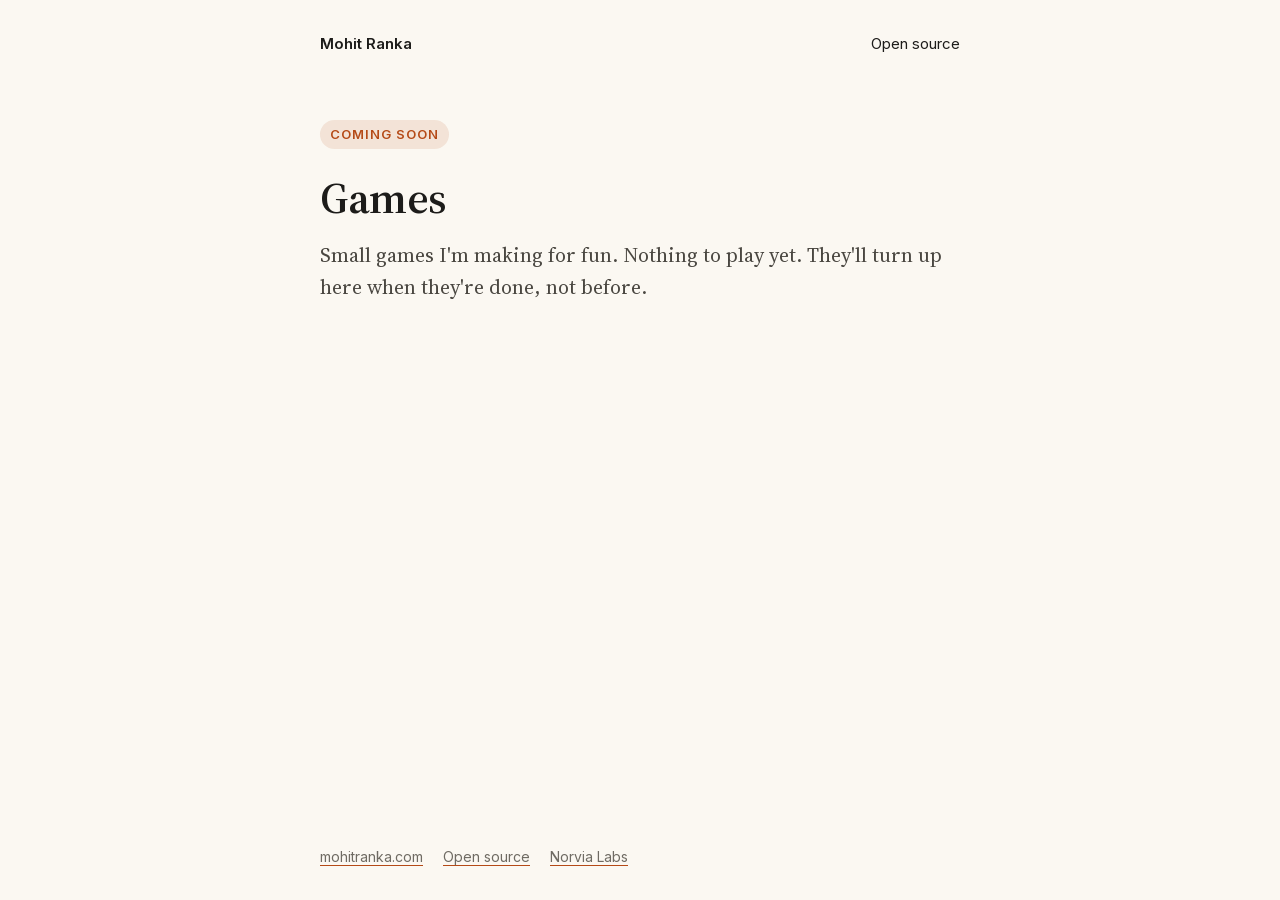
==== index.html @ c91203d1 "Games: coming-soon page Co-Authored-By: Claude Opus 5.5 <noreply@anthropic.com>" ====
<!doctype html>
<html lang="en">
<head>
<meta charset="utf-8">
<meta name="viewport" content="width=device-width, initial-scale=1">
<title>Games · Mohit Ranka</title>
<meta name="description" content="Small games by Mohit Ranka. Coming soon.">
<link rel="canonical" href="https://games.mohitranka.com/">
<meta property="og:title" content="Games · Mohit Ranka">
<meta property="og:description" content="Small games by Mohit Ranka. Coming soon.">
<meta property="og:url" content="https://games.mohitranka.com/">
<meta property="og:image" content="https://www.mohitranka.com/images/og.png">
<link rel="preload" href="fonts/source-serif-4-normal-200-900.woff2" as="font" type="font/woff2" crossorigin>
<link rel="stylesheet" href="style.css">
</head>
<body>
<header>
  <a class="home" href="https://www.mohitranka.com/">Mohit Ranka</a>
  <a href="https://opensource.mohitranka.com/">Open source</a>
</header>
<main>
  <span class="soon">Coming soon</span>
  <h1>Games</h1>
  <p class="lede">Small games I'm making for fun. Nothing to play yet. They'll turn up here when they're done, not before.</p>
</main>
<footer>
  <a href="https://www.mohitranka.com/">mohitranka.com</a>
  <a href="https://opensource.mohitranka.com/">Open source</a>
  <a href="https://norvialabs.com/">Norvia Labs</a>
</footer>
</body>
</html>
---- style.css ----
@font-face { font-family: 'Source Serif 4'; src: url('fonts/source-serif-4-normal-200-900.woff2') format('woff2'); font-weight: 200 900; font-display: swap; }
@font-face { font-family: 'Inter'; src: url('fonts/inter.woff2') format('woff2'); font-weight: 100 900; font-display: swap; }
:root {
  --font-ui: 'Inter', system-ui, -apple-system, 'Segoe UI', sans-serif;
  --font-read: 'Source Serif 4', Georgia, 'Times New Roman', serif;
  --bg: #fbf8f2; --surface: #f3eee4; --ink: #1d1c1a; --ink-2: #4a4741; --ink-3: #6f6b63;
  --rule: #e6dfd2; --accent: #b54a17; --accent-wash: rgba(181, 74, 23, 0.12);
  --measure: 40rem; --gutter: clamp(1.25rem, 4vw, 3rem);
  color-scheme: light dark;
}
@media (prefers-color-scheme: dark) {
  :root { --bg: #15161a; --surface: #1d1f24; --ink: #ece8e1; --ink-2: #c4bfb6; --ink-3: #9a958c;
    --rule: #2c2e35; --accent: #f08a52; --accent-wash: rgba(240, 138, 82, 0.16); }
}
* { box-sizing: border-box; }
html { -webkit-text-size-adjust: 100%; }
body { margin: 0; background: var(--bg); color: var(--ink); font-family: var(--font-ui); line-height: 1.6;
  min-height: 100vh; display: flex; flex-direction: column; }
::selection { background: var(--accent-wash); color: var(--ink); }
a { color: inherit; text-decoration: underline; text-decoration-color: var(--accent); text-underline-offset: 0.2em; }
a:hover { color: var(--accent); }
a:focus-visible { outline: 2px solid var(--accent); outline-offset: 3px; border-radius: 2px; }
header, main, footer { width: 100%; max-width: calc(var(--measure) + 2 * var(--gutter)); margin: 0 auto; padding: 0 var(--gutter); }
header { padding-top: 2rem; padding-bottom: 1rem; display: flex; justify-content: space-between; gap: 1rem; font-size: 0.9375rem; }
header a { text-decoration: none; }
.home { font-weight: 600; }
main { flex: 1; padding-top: 3rem; padding-bottom: 4rem; }
h1 { font-family: var(--font-read); font-weight: 600; font-size: clamp(2rem, 5vw, 2.75rem); line-height: 1.15; letter-spacing: -0.01em; margin: 0 0 1rem; }
h2 { font-family: var(--font-read); font-weight: 600; font-size: 1.5rem; line-height: 1.3; margin: 0 0 0.25rem; }
h3 { font-size: 0.8125rem; font-weight: 600; letter-spacing: 0.08em; text-transform: uppercase; color: var(--ink-3); margin: 3.5rem 0 1rem; }
p { margin: 0 0 1rem; }
.lede { font-family: var(--font-read); font-size: 1.25rem; color: var(--ink-2); }
.meta { font-size: 0.875rem; color: var(--ink-3); margin-bottom: 0.5rem; }
.project { padding: 1.75rem 0; border-top: 1px solid var(--rule); }
.project p:last-child { margin-bottom: 0; }
.featured { background: var(--surface); border: 1px solid var(--rule); border-radius: 8px; padding: 1.5rem 1.75rem; margin: 2rem 0; }
.featured p:last-child { margin-bottom: 0; }
.archive { list-style: none; padding: 0; margin: 0; }
.archive li { display: grid; grid-template-columns: 11rem 1fr; gap: 1rem; padding: 0.75rem 0; border-top: 1px solid var(--rule); font-size: 0.9375rem; }
.archive span { color: var(--ink-2); }
@media (max-width: 34rem) { .archive li { grid-template-columns: 1fr; gap: 0.125rem; } }
.soon { display: inline-block; font-size: 0.8125rem; font-weight: 600; letter-spacing: 0.08em; text-transform: uppercase; color: var(--accent); background: var(--accent-wash); padding: 0.25rem 0.625rem; border-radius: 999px; margin-bottom: 1.5rem; }
footer { padding-bottom: 2rem; font-size: 0.875rem; color: var(--ink-3); display: flex; flex-wrap: wrap; gap: 0.5rem 1.25rem; }
footer a { color: var(--ink-3); }
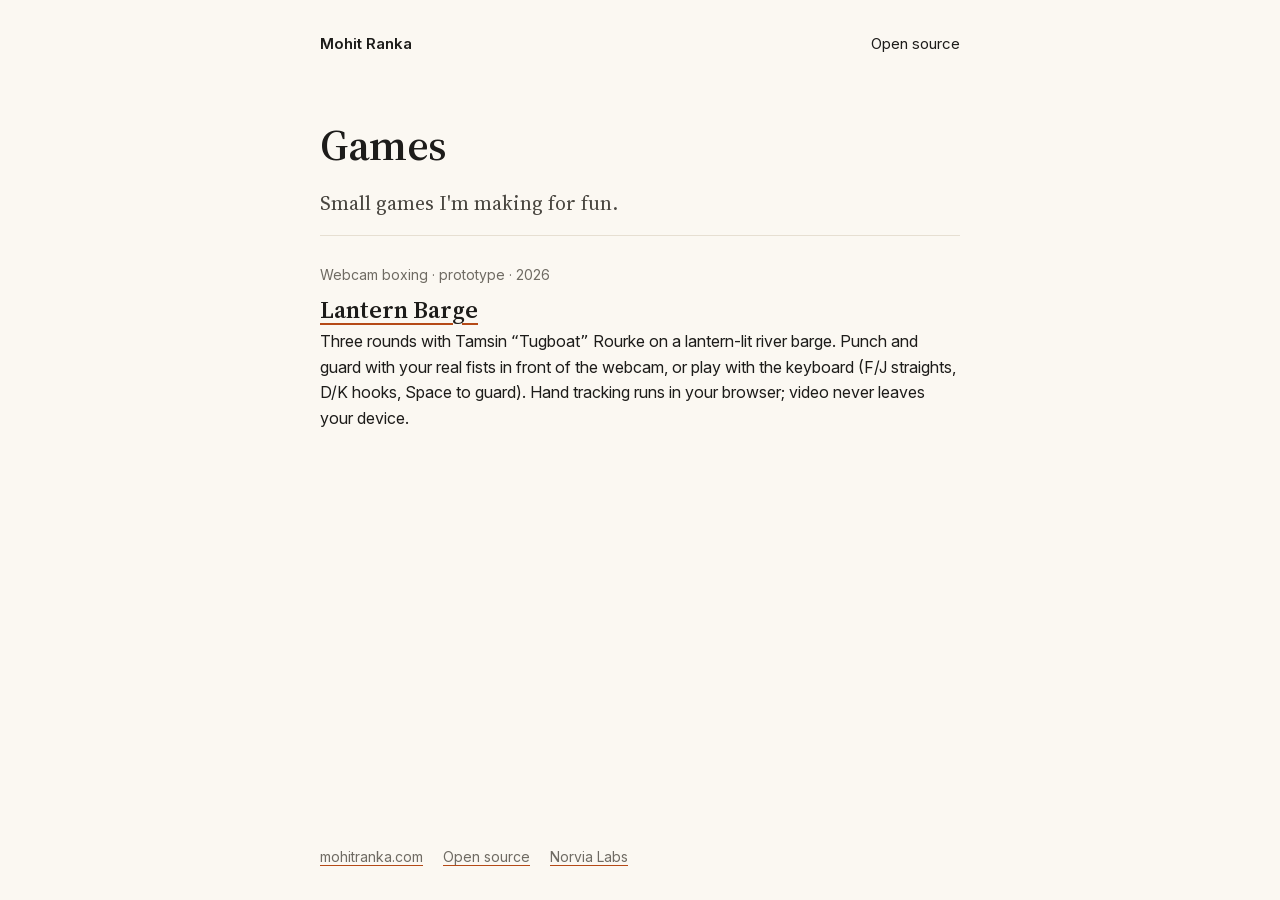
==== commit 4353b602: "Add Lantern Barge, a webcam boxing prototype, at /lantern_barge/" ====
--- a/index.html
+++ b/index.html
@@ -4,10 +4,10 @@
 <meta charset="utf-8">
 <meta name="viewport" content="width=device-width, initial-scale=1">
 <title>Games · Mohit Ranka</title>
-<meta name="description" content="Small games by Mohit Ranka. Coming soon.">
+<meta name="description" content="Small games by Mohit Ranka, starting with Lantern Barge, a webcam boxing prototype.">
 <link rel="canonical" href="https://games.mohitranka.com/">
 <meta property="og:title" content="Games · Mohit Ranka">
-<meta property="og:description" content="Small games by Mohit Ranka. Coming soon.">
+<meta property="og:description" content="Small games by Mohit Ranka, starting with Lantern Barge, a webcam boxing prototype.">
 <meta property="og:url" content="https://games.mohitranka.com/">
 <meta property="og:image" content="https://www.mohitranka.com/images/og.png">
 <link rel="preload" href="fonts/source-serif-4-normal-200-900.woff2" as="font" type="font/woff2" crossorigin>
@@ -19,9 +19,13 @@
   <a href="https://opensource.mohitranka.com/">Open source</a>
 </header>
 <main>
-  <span class="soon">Coming soon</span>
   <h1>Games</h1>
-  <p class="lede">Small games I'm making for fun. Nothing to play yet. They'll turn up here when they're done, not before.</p>
+  <p class="lede">Small games I'm making for fun.</p>
+  <div class="project">
+    <p class="meta">Webcam boxing · prototype · 2026</p>
+    <h2><a href="lantern_barge/">Lantern Barge</a></h2>
+    <p>Three rounds with Tamsin “Tugboat” Rourke on a lantern-lit river barge. Punch and guard with your real fists in front of the webcam, or play with the keyboard (F/J straights, D/K hooks, Space to guard). Hand tracking runs in your browser; video never leaves your device.</p>
+  </div>
 </main>
 <footer>
   <a href="https://www.mohitranka.com/">mohitranka.com</a>
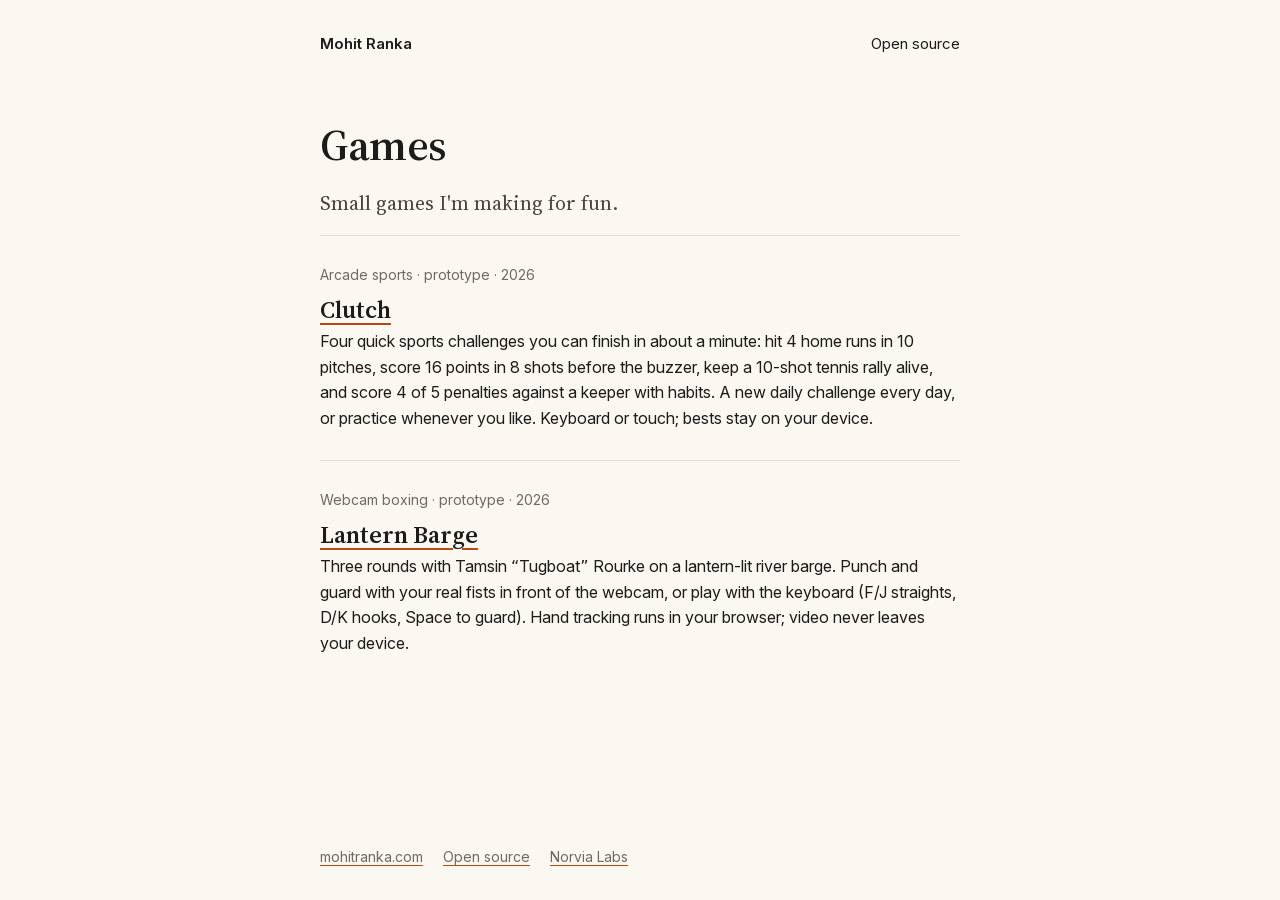
==== commit be5f8197: "Add Clutch, four quick arcade sports challenges, at /clutch/" ====
--- a/index.html
+++ b/index.html
@@ -4,10 +4,10 @@
 <meta charset="utf-8">
 <meta name="viewport" content="width=device-width, initial-scale=1">
 <title>Games · Mohit Ranka</title>
-<meta name="description" content="Small games by Mohit Ranka, starting with Lantern Barge, a webcam boxing prototype.">
+<meta name="description" content="Small games by Mohit Ranka: Clutch, four quick arcade sports challenges, and Lantern Barge, a webcam boxing prototype.">
 <link rel="canonical" href="https://games.mohitranka.com/">
 <meta property="og:title" content="Games · Mohit Ranka">
-<meta property="og:description" content="Small games by Mohit Ranka, starting with Lantern Barge, a webcam boxing prototype.">
+<meta property="og:description" content="Small games by Mohit Ranka: Clutch, four quick arcade sports challenges, and Lantern Barge, a webcam boxing prototype.">
 <meta property="og:url" content="https://games.mohitranka.com/">
 <meta property="og:image" content="https://www.mohitranka.com/images/og.png">
 <link rel="preload" href="fonts/source-serif-4-normal-200-900.woff2" as="font" type="font/woff2" crossorigin>
@@ -22,6 +22,11 @@
   <h1>Games</h1>
   <p class="lede">Small games I'm making for fun.</p>
   <div class="project">
+    <p class="meta">Arcade sports · prototype · 2026</p>
+    <h2><a href="clutch/">Clutch</a></h2>
+    <p>Four quick sports challenges you can finish in about a minute: hit 4 home runs in 10 pitches, score 16 points in 8 shots before the buzzer, keep a 10-shot tennis rally alive, and score 4 of 5 penalties against a keeper with habits. A new daily challenge every day, or practice whenever you like. Keyboard or touch; bests stay on your device.</p>
+  </div>
+  <div class="project">
     <p class="meta">Webcam boxing · prototype · 2026</p>
     <h2><a href="lantern_barge/">Lantern Barge</a></h2>
     <p>Three rounds with Tamsin “Tugboat” Rourke on a lantern-lit river barge. Punch and guard with your real fists in front of the webcam, or play with the keyboard (F/J straights, D/K hooks, Space to guard). Hand tracking runs in your browser; video never leaves your device.</p>
